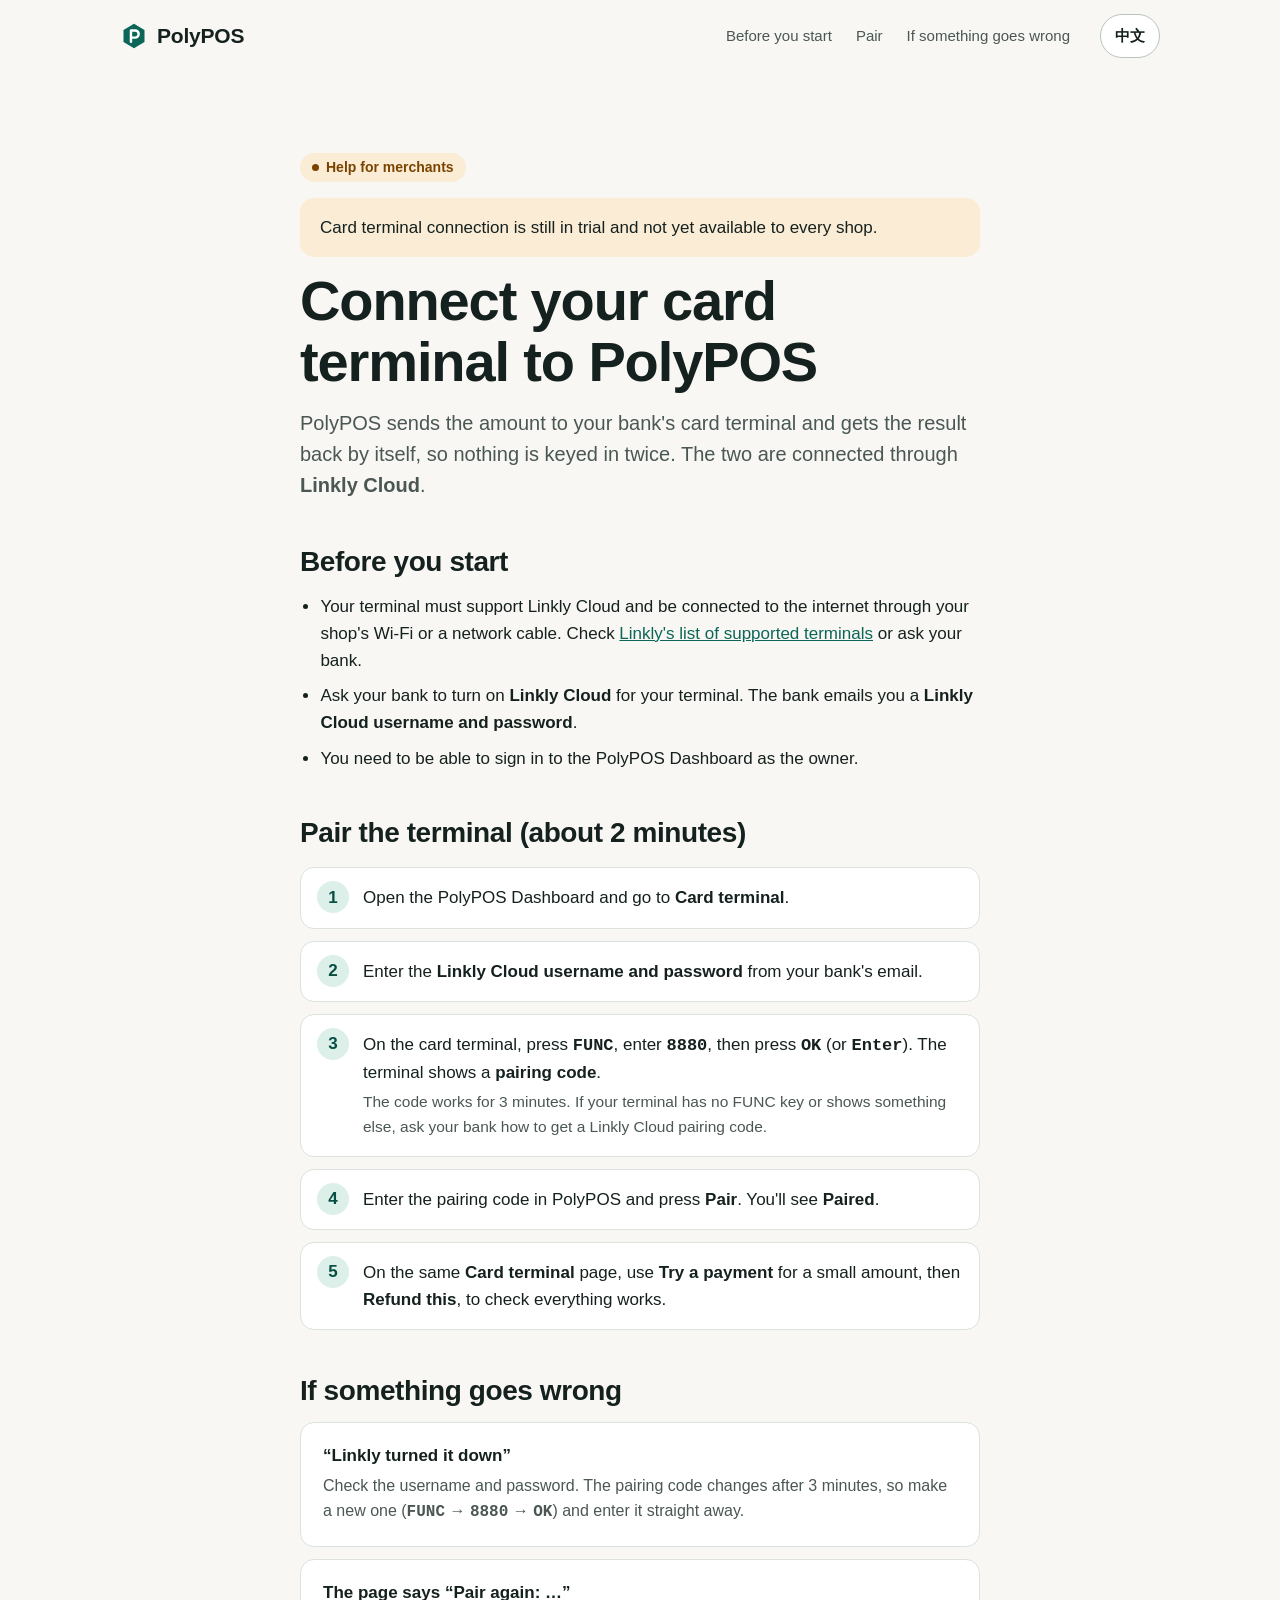
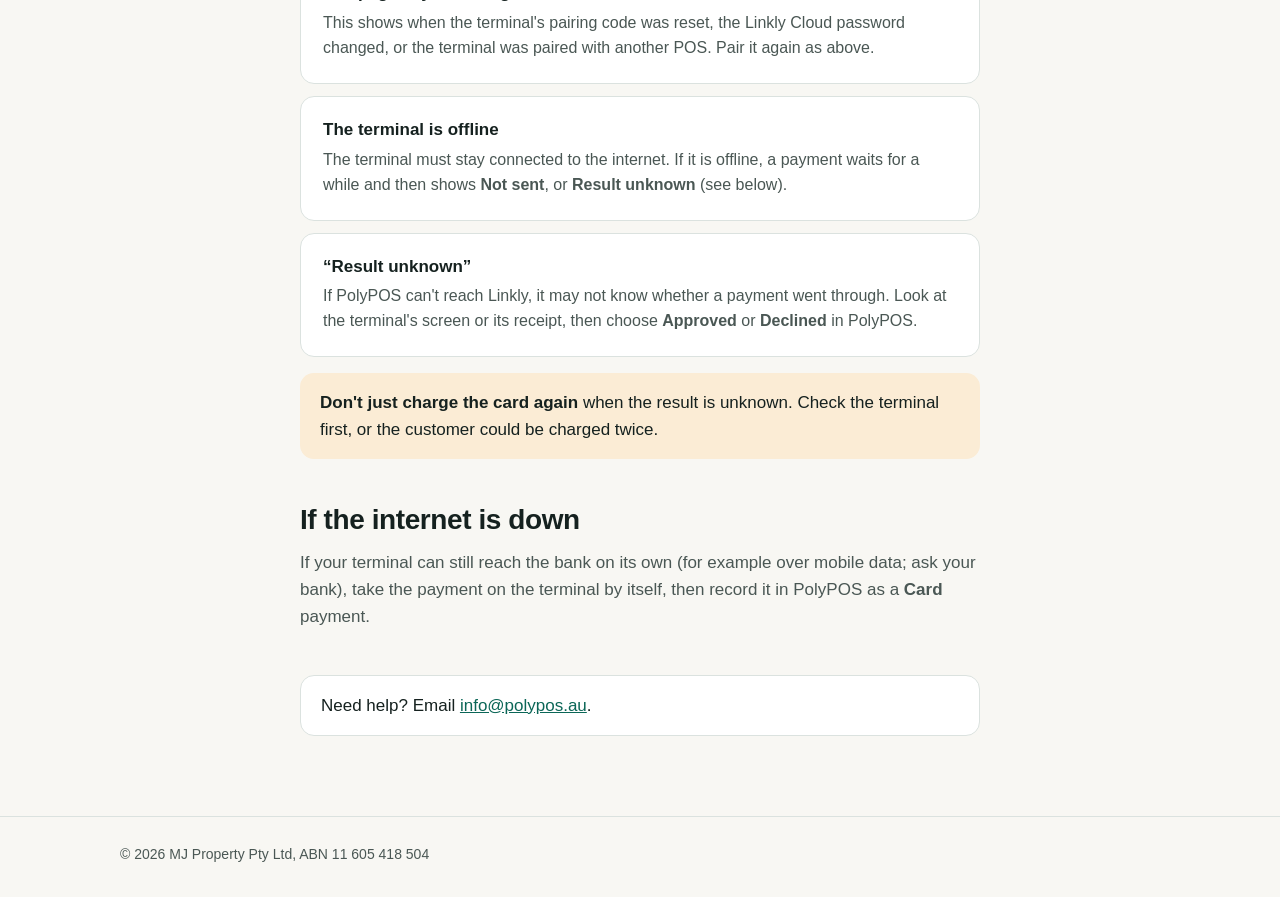
==== card-pairing/index.html @ f5cf3026 "加刷卡机配对说明 / Add card terminal pairing guide (/card-pairing/, /zh/card-pairing/)" ====
<!doctype html>
<html lang="en-AU">
<head>
<meta charset="utf-8">
<meta name="viewport" content="width=device-width, initial-scale=1">
<title>Connect your card terminal | PolyPOS</title>
<meta name="description" content="How to pair your bank's card terminal with PolyPOS through Linkly Cloud, and what to do if pairing or a payment goes wrong.">
<link rel="canonical" href="https://polypos.au/card-pairing/">
<link rel="alternate" hreflang="en-AU" href="https://polypos.au/card-pairing/">
<link rel="alternate" hreflang="zh-Hans" href="https://polypos.au/zh/card-pairing/">
<link rel="alternate" hreflang="x-default" href="https://polypos.au/card-pairing/">
<link rel="icon" href="../favicon.svg" type="image/svg+xml">
<link rel="stylesheet" href="../assets/site.css">
<style>
  .guide { max-width: 760px; }
  .guide h1 { margin-top: 14px; }
  .guide .lead { margin-top: 16px; }
  .guide h2 { margin-top: 44px; font-size: clamp(23px, 2.6vw, 28px); }
  .guide ul { margin: 14px 0 0; padding-left: 1.2em; }
  .guide ul li + li { margin-top: 8px; }
  .howto { margin: 18px 0 0; padding: 0; list-style: none; counter-reset: n; }
  .howto li { position: relative; margin-top: 12px; padding: 16px 18px 16px 62px; background: var(--paper); border: 1px solid var(--line); border-radius: var(--radius); counter-increment: n; }
  .howto li::before { content: counter(n); position: absolute; left: 16px; top: 13px; display: flex; align-items: center; justify-content: center; width: 32px; height: 32px; border-radius: 50%; background: var(--accent-soft); color: var(--accent-dark); font-weight: 700; }
  .howto small { display: block; margin-top: 4px; color: var(--ink-2); font-size: 15.5px; }
  .keys { font-family: var(--mono); font-weight: 650; white-space: nowrap; }
  .fix { margin-top: 14px; }
  .fix .card + .card { margin-top: 12px; }
  .fix h3 { font-size: 17px; }
  .warn { margin-top: 16px; padding: 16px 20px; background: var(--now-soft); border-radius: var(--radius); color: var(--ink); }
  .guide .contact-line { margin-top: 44px; }
</style>
</head>
<body>
<a class="skip" href="#main">Skip to content</a>

<header class="top wrap">
  <a class="brand" href="../">
    <svg viewBox="0 0 24 24" aria-hidden="true"><path d="M12 1.6l9 5.2v10.4l-9 5.2-9-5.2V6.8z" fill="#0b6657"/><path d="M9.4 17V7.2h3.5a3.1 3.1 0 0 1 0 6.2H9.4" fill="none" stroke="#fff" stroke-width="2.1" stroke-linecap="round" stroke-linejoin="round"/></svg>
    PolyPOS
  </a>
  <nav class="nav" aria-label="Sections of this page">
    <a href="#before">Before you start</a>
    <a href="#pair">Pair</a>
    <a href="#problems">If something goes wrong</a>
  </nav>
  <a class="lang" href="../zh/card-pairing/" lang="zh-Hans" hreflang="zh-Hans">中文</a>
</header>

<main id="main" class="section">
  <div class="wrap guide">
    <p class="chip">Help for merchants</p>
    <p class="warn">Card terminal connection is still in trial and not yet available to every shop.</p>
    <h1>Connect your card terminal to PolyPOS</h1>
    <p class="lead">PolyPOS sends the amount to your bank's card terminal and gets the result back by itself, so nothing is keyed in twice. The two are connected through <strong>Linkly Cloud</strong>.</p>

    <h2 id="before">Before you start</h2>
    <ul>
      <li>Your terminal must support Linkly Cloud and be connected to the internet through your shop's Wi-Fi or a network cable. Check <a href="https://www.linkly.com.au/help-centre/bank-terminal-support.html" rel="noopener">Linkly's list of supported terminals</a> or ask your bank.</li>
      <li>Ask your bank to turn on <strong>Linkly Cloud</strong> for your terminal. The bank emails you a <strong>Linkly Cloud username and password</strong>.</li>
      <li>You need to be able to sign in to the PolyPOS Dashboard as the owner.</li>
    </ul>

    <h2 id="pair">Pair the terminal (about 2 minutes)</h2>
    <ol class="howto">
      <li>Open the PolyPOS Dashboard and go to <strong>Card terminal</strong>.</li>
      <li>Enter the <strong>Linkly Cloud username and password</strong> from your bank's email.</li>
      <li>On the card terminal, press <span class="keys">FUNC</span>, enter <span class="keys">8880</span>, then press <span class="keys">OK</span> (or <span class="keys">Enter</span>). The terminal shows a <strong>pairing code</strong>.
        <small>The code works for 3 minutes. If your terminal has no FUNC key or shows something else, ask your bank how to get a Linkly Cloud pairing code.</small></li>
      <li>Enter the pairing code in PolyPOS and press <strong>Pair</strong>. You'll see <strong>Paired</strong>.</li>
      <li>On the same <strong>Card terminal</strong> page, use <strong>Try a payment</strong> for a small amount, then <strong>Refund this</strong>, to check everything works.</li>
    </ol>

    <h2 id="problems">If something goes wrong</h2>
    <div class="fix">
      <article class="card">
        <h3>“Linkly turned it down”</h3>
        <p>Check the username and password. The pairing code changes after 3 minutes, so make a new one (<span class="keys">FUNC</span> → <span class="keys">8880</span> → <span class="keys">OK</span>) and enter it straight away.</p>
      </article>
      <article class="card">
        <h3>The page says “Pair again: …”</h3>
        <p>This shows when the terminal's pairing code was reset, the Linkly Cloud password changed, or the terminal was paired with another POS. Pair it again as above.</p>
      </article>
      <article class="card">
        <h3>The terminal is offline</h3>
        <p>The terminal must stay connected to the internet. If it is offline, a payment waits for a while and then shows <strong>Not sent</strong>, or <strong>Result unknown</strong> (see below).</p>
      </article>
      <article class="card">
        <h3>“Result unknown”</h3>
        <p>If PolyPOS can't reach Linkly, it may not know whether a payment went through. Look at the terminal's screen or its receipt, then choose <strong>Approved</strong> or <strong>Declined</strong> in PolyPOS.</p>
      </article>
    </div>
    <p class="warn"><strong>Don't just charge the card again</strong> when the result is unknown. Check the terminal first, or the customer could be charged twice.</p>

    <h2 id="offline">If the internet is down</h2>
    <p class="intro">If your terminal can still reach the bank on its own (for example over mobile data; ask your bank), take the payment on the terminal by itself, then record it in PolyPOS as a <strong>Card</strong> payment.</p>

    <p class="note contact-line">Need help? Email <a href="mailto:info@polypos.au">info@polypos.au</a>.</p>
  </div>
</main>

<footer class="foot">
  <div class="wrap">
    <p>© 2026 MJ Property Pty Ltd, ABN 11 605 418 504</p>
  </div>
</footer>
</body>
</html>
---- assets/site.css ----
:root {
  color-scheme: light;
  --ink: #15211f;
  --ink-2: #4a5754;
  --line: #dbe2df;
  --line-strong: #b9c4c0;
  --paper: #ffffff;
  --bg: #f8f7f3;
  --band: #edf2ef;
  --accent: #0b6657;
  --accent-dark: #084f43;
  --accent-soft: #dcefe9;
  --now: #7a4300;
  --now-soft: #fbecd5;
  --later: #5a6663;
  --later-soft: #e6ebe8;
  --radius: 14px;
  --max: 1120px;
  --gutter: clamp(16px, 4vw, 40px);
  --sans: -apple-system, BlinkMacSystemFont, "Segoe UI", "PingFang SC", "Microsoft YaHei", "Noto Sans SC", Roboto, Helvetica, Arial, sans-serif;
  --mono: ui-monospace, "SF Mono", Menlo, Consolas, "PingFang SC", "Microsoft YaHei", "Noto Sans SC", monospace;
}

*, *::before, *::after { box-sizing: border-box; }

html {
  -webkit-text-size-adjust: 100%;
  scroll-behavior: smooth;
  scroll-padding-top: 16px;
}

@media (prefers-reduced-motion: reduce) {
  html { scroll-behavior: auto; }
}

body {
  margin: 0;
  background: var(--bg);
  color: var(--ink);
  font-family: var(--sans);
  font-size: 17px;
  line-height: 1.6;
}

:lang(zh) { line-height: 1.75; }

h1, h2, h3, p, ol, dl, dd, figure { margin: 0; padding: 0; }

a { color: var(--accent); }
a:hover { color: var(--accent-dark); }

a:focus-visible {
  outline: 3px solid var(--accent);
  outline-offset: 2px;
  border-radius: 4px;
}

.wrap {
  width: 100%;
  max-width: var(--max);
  margin-inline: auto;
  padding-inline: var(--gutter);
}

.skip {
  position: absolute;
  left: 16px;
  top: -60px;
  padding: 10px 16px;
  background: var(--ink);
  color: #fff;
  border-radius: 8px;
  z-index: 10;
}

.skip:focus { top: 12px; color: #fff; }

.icon {
  display: block;
  width: 26px;
  height: 26px;
  fill: none;
  stroke: currentColor;
  stroke-width: 1.8;
  stroke-linecap: round;
  stroke-linejoin: round;
  flex: none;
}

/* Top bar */
.top {
  display: flex;
  align-items: center;
  flex-wrap: wrap;
  gap: 4px 20px;
  padding-block: 14px;
}

.brand {
  display: inline-flex;
  align-items: center;
  gap: 9px;
  min-height: 44px;
  color: var(--ink);
  font-size: 21px;
  font-weight: 700;
  letter-spacing: -.01em;
  text-decoration: none;
}

.brand svg { width: 28px; height: 28px; }

.nav {
  display: flex;
  flex-wrap: wrap;
  gap: 0 4px;
  margin-left: auto;
}

.nav a {
  display: inline-flex;
  align-items: center;
  min-height: 44px;
  padding-inline: 10px;
  color: var(--ink-2);
  font-size: 15px;
  text-decoration: none;
}

.nav a:hover { color: var(--ink); text-decoration: underline; }

.lang {
  display: inline-flex;
  align-items: center;
  justify-content: center;
  min-height: 44px;
  min-width: 44px;
  padding-inline: 14px;
  background: var(--paper);
  border: 1px solid var(--line-strong);
  border-radius: 999px;
  color: var(--ink);
  font-size: 15px;
  font-weight: 600;
  text-decoration: none;
}

.lang:hover { border-color: var(--accent); color: var(--accent-dark); }

@media (max-width: 760px) {
  .brand { margin-right: auto; }
  .nav {
    order: 3;
    width: calc(100% + 16px);
    margin: 0 -8px;
  }
  .nav a { padding-inline: 8px; font-size: 14.5px; }
}

/* Hero */
.hero {
  display: grid;
  grid-template-columns: minmax(0, 1.2fr) minmax(0, .8fr);
  gap: clamp(32px, 6vw, 72px);
  align-items: center;
  padding-block: clamp(28px, 6vw, 72px) clamp(44px, 7vw, 88px);
}

@media (max-width: 860px) {
  .hero { grid-template-columns: minmax(0, 1fr); }
}

.chip {
  display: inline-flex;
  align-items: center;
  gap: 7px;
  padding: 4px 12px;
  background: var(--now-soft);
  border-radius: 999px;
  color: var(--now);
  font-size: 14px;
  font-weight: 600;
  line-height: 1.5;
}

.chip::before {
  content: "";
  width: 7px;
  height: 7px;
  background: currentColor;
  border-radius: 50%;
  flex: none;
}

h1 {
  margin-top: 18px;
  font-size: clamp(34px, 5.2vw, 56px);
  font-weight: 750;
  letter-spacing: -.02em;
  line-height: 1.08;
  text-wrap: balance;
}

:lang(zh) h1 {
  font-size: clamp(30px, 4.5vw, 46px);
  font-weight: 700;
  letter-spacing: 0;
  line-height: 1.28;
  word-break: keep-all;
  overflow-wrap: anywhere;
}

.lead {
  margin-top: 20px;
  max-width: 34em;
  color: var(--ink-2);
  font-size: clamp(18px, 1.9vw, 20px);
  line-height: 1.55;
}

:lang(zh) .lead { line-height: 1.75; }

.actions {
  display: flex;
  flex-wrap: wrap;
  gap: 12px;
  margin-top: 28px;
}

.btn {
  display: inline-flex;
  align-items: center;
  justify-content: center;
  min-height: 50px;
  padding-inline: 24px;
  border-radius: 12px;
  font-size: 17px;
  font-weight: 600;
  text-decoration: none;
}

.btn.primary { background: var(--accent); color: #fff; }
.btn.primary:hover { background: var(--accent-dark); color: #fff; }
.btn.ghost { background: var(--paper); border: 1px solid var(--line-strong); color: var(--ink); }
.btn.ghost:hover { border-color: var(--accent); color: var(--accent-dark); }

.owner {
  margin-top: 22px;
  color: var(--ink-2);
  font-size: 15px;
}

.owner strong { color: var(--ink); font-weight: 600; }
.nb { white-space: nowrap; }

/* Sample receipt */
.sample {
  width: 100%;
  max-width: 340px;
  margin-inline: auto;
}

.paper { filter: drop-shadow(0 14px 22px rgba(21, 33, 31, .15)); }

.receipt {
  position: relative;
  padding: 26px 22px 34px;
  background: #fff;
  color: #1c1c1c;
  font-family: var(--mono);
  font-size: 13.5px;
  line-height: 1.5;
  -webkit-mask: conic-gradient(from -45deg at bottom, #0000, #000 1deg 89deg, #0000 90deg) 50% / 16px 100%;
  mask: conic-gradient(from -45deg at bottom, #0000, #000 1deg 89deg, #0000 90deg) 50% / 16px 100%;
}

.stamp {
  position: absolute;
  top: 12px;
  right: 12px;
  padding: 1px 7px;
  background: var(--now-soft);
  border-radius: 5px;
  color: var(--now);
  font-family: var(--sans);
  font-size: 12px;
  font-weight: 700;
  letter-spacing: .04em;
}

.receipt .c { text-align: center; }
.receipt .venue { font-size: 15px; font-weight: 700; }
.receipt .title { margin-top: 10px; font-size: 16px; font-weight: 700; letter-spacing: .04em; }

.receipt .r {
  display: flex;
  justify-content: space-between;
  gap: 14px;
}

.receipt .r span:last-child { flex: none; }
.receipt .item span:first-child { padding-left: 4ch; text-indent: -4ch; }
.receipt .sub { padding-left: 4ch; color: #505050; }
.receipt .big { font-size: 16px; font-weight: 700; }

.receipt hr {
  height: 0;
  margin: 9px 0;
  border: 0;
  border-top: 1px dashed #9a9a9a;
}

.sample figcaption {
  margin-top: 14px;
  color: var(--ink-2);
  font-size: 13.5px;
  line-height: 1.5;
  text-align: center;
}

:lang(zh) .sample figcaption { line-height: 1.65; }

/* Sections */
.section { padding-block: clamp(44px, 7vw, 80px); }
.band { background: var(--band); }

h2 {
  font-size: clamp(27px, 3.4vw, 36px);
  font-weight: 700;
  letter-spacing: -.015em;
  line-height: 1.2;
}

:lang(zh) h2 { letter-spacing: 0; line-height: 1.35; }

.intro {
  margin-top: 12px;
  max-width: 42em;
  color: var(--ink-2);
}

h3 {
  font-size: 18px;
  font-weight: 650;
  line-height: 1.35;
}

/* Feature cards */
.grid {
  display: grid;
  grid-template-columns: repeat(3, minmax(0, 1fr));
  gap: 16px;
  margin-top: 30px;
}

@media (max-width: 960px) {
  .grid { grid-template-columns: repeat(2, minmax(0, 1fr)); }
}

@media (max-width: 620px) {
  .grid { grid-template-columns: minmax(0, 1fr); }
}

.card {
  padding: 22px;
  background: var(--paper);
  border: 1px solid var(--line);
  border-radius: var(--radius);
}

.card .icon { margin-bottom: 12px; color: var(--accent); }

.card p {
  margin-top: 6px;
  color: var(--ink-2);
  font-size: 16px;
  line-height: 1.55;
}

:lang(zh) .card p { line-height: 1.7; }

/* Two wider cards */
.pair {
  display: grid;
  grid-template-columns: repeat(2, minmax(0, 1fr));
  gap: 16px;
}

@media (max-width: 760px) {
  .pair { grid-template-columns: minmax(0, 1fr); }
}

.pair .card { padding: clamp(22px, 3vw, 32px); }
.pair h2 { font-size: clamp(23px, 2.6vw, 28px); }
.card .chip { margin: 0 0 12px; color: var(--now); font-size: 14px; line-height: 1.5; }
.pair .card p:not(.chip) { margin-top: 10px; font-size: 17px; }

.tiles {
  display: grid;
  grid-template-columns: repeat(2, minmax(0, 1fr));
  gap: 10px;
  margin-top: 20px;
}

.tile {
  padding: 12px 14px;
  background: var(--bg);
  border: 1px solid var(--line);
  border-radius: 10px;
  line-height: 1.35;
}

.tile b { display: block; font-size: 15.5px; font-weight: 600; }
.tile span { display: block; margin-top: 3px; color: var(--ink-2); font-size: 14px; }

/* Rules */
.rules {
  display: grid;
  grid-template-columns: repeat(2, minmax(0, 1fr));
  gap: 0 clamp(24px, 4vw, 48px);
  margin-top: 26px;
}

@media (max-width: 720px) {
  .rules { grid-template-columns: minmax(0, 1fr); }
}

.rule {
  padding-block: 18px;
  border-top: 1px solid var(--line-strong);
}

.rule p { margin-top: 5px; color: var(--ink-2); font-size: 16px; }

/* Progress */
.steps {
  margin-top: 30px;
  list-style: none;
}

.step {
  position: relative;
  display: grid;
  grid-template-columns: 40px minmax(0, 1fr);
  gap: 16px;
  padding-bottom: 26px;
}

.step:last-child { padding-bottom: 0; }

.step::before {
  content: "";
  position: absolute;
  left: 19px;
  top: 44px;
  bottom: 4px;
  border-left: 2px solid var(--line);
}

.step:last-child::before { display: none; }

.mark {
  display: flex;
  align-items: center;
  justify-content: center;
  width: 40px;
  height: 40px;
  border-radius: 50%;
}

.mark .icon { width: 22px; height: 22px; stroke-width: 2.2; }

.state {
  display: inline-block;
  padding: 1px 9px;
  border-radius: 6px;
  font-size: 13px;
  font-weight: 700;
}

.step p { margin-top: 3px; color: var(--ink-2); font-size: 16px; max-width: 42em; }
.step h3 { margin-top: 6px; }
.is-done .mark, .is-done .state { background: var(--accent-soft); color: var(--accent-dark); }
.is-now .mark, .is-now .state { background: var(--now-soft); color: var(--now); }
.is-next .mark, .is-next .state, .is-later .mark, .is-later .state { background: var(--later-soft); color: var(--later); }

.note {
  margin-top: 30px;
  padding: 16px 20px;
  background: var(--paper);
  border: 1px solid var(--line);
  border-radius: var(--radius);
}

/* About and contact */
.about {
  display: grid;
  grid-template-columns: minmax(0, 1.2fr) minmax(0, .8fr);
  gap: clamp(32px, 5vw, 64px);
  align-items: start;
}

@media (max-width: 820px) {
  .about { grid-template-columns: minmax(0, 1fr); }
}

.about .intro { margin-top: 12px; }

.facts { margin-top: 22px; }

.facts div {
  display: grid;
  grid-template-columns: 6em minmax(0, 1fr);
  gap: 12px;
  padding-block: 11px;
  border-top: 1px solid var(--line-strong);
}

.facts dt { color: var(--ink-2); font-size: 15.5px; }
.facts dd { font-weight: 550; overflow-wrap: anywhere; }

.check {
  display: inline-block;
  padding-block: 10px;
  margin-block: -10px;
  font-size: 15px;
  font-weight: 400;
}

.contact {
  padding: clamp(22px, 3vw, 32px);
  background: var(--paper);
  border: 1px solid var(--line);
  border-radius: var(--radius);
}

.contact p:not(.mail) { margin-top: 10px; color: var(--ink-2); }
.contact .mail { margin-top: 18px; }
.contact .btn { width: 100%; overflow-wrap: anywhere; }

/* Footer */
.foot {
  padding-block: 26px 34px;
  border-top: 1px solid var(--line);
  color: var(--ink-2);
  font-size: 14px;
}

.foot p + p { margin-top: 4px; }
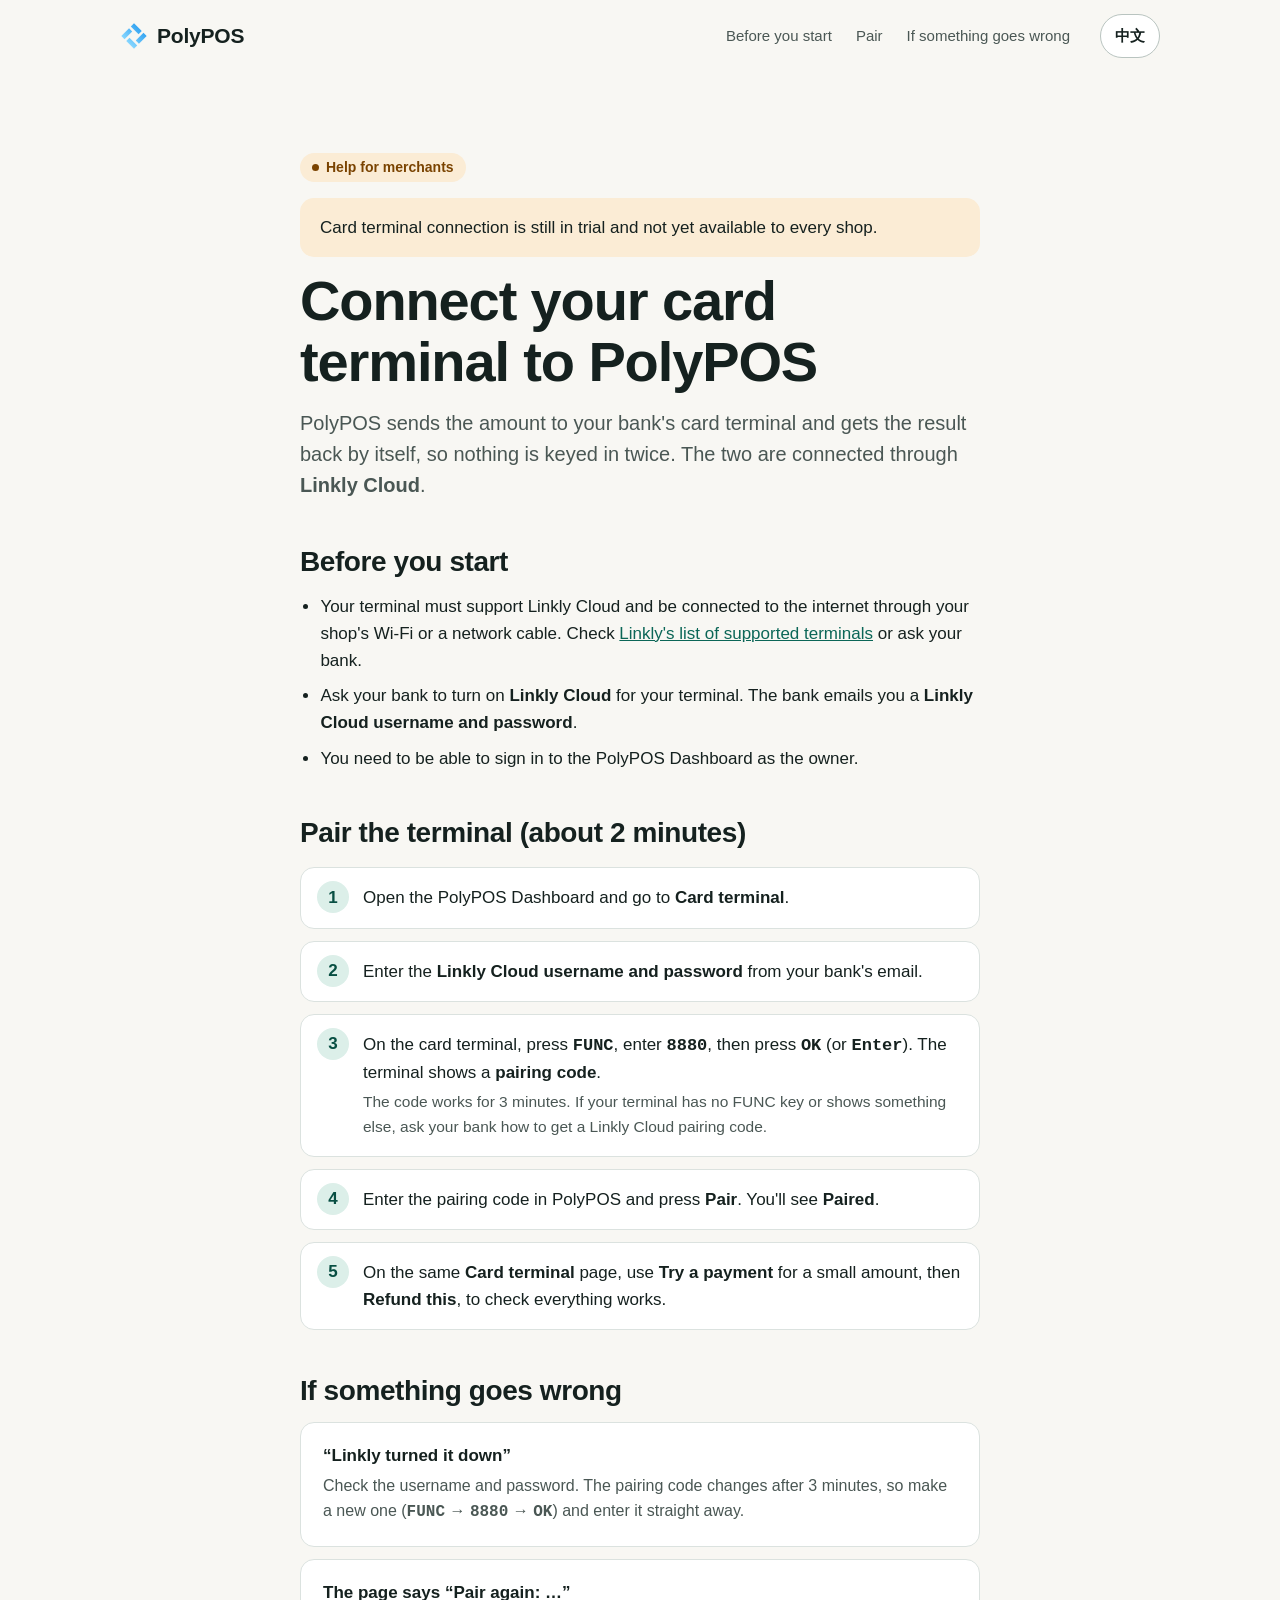
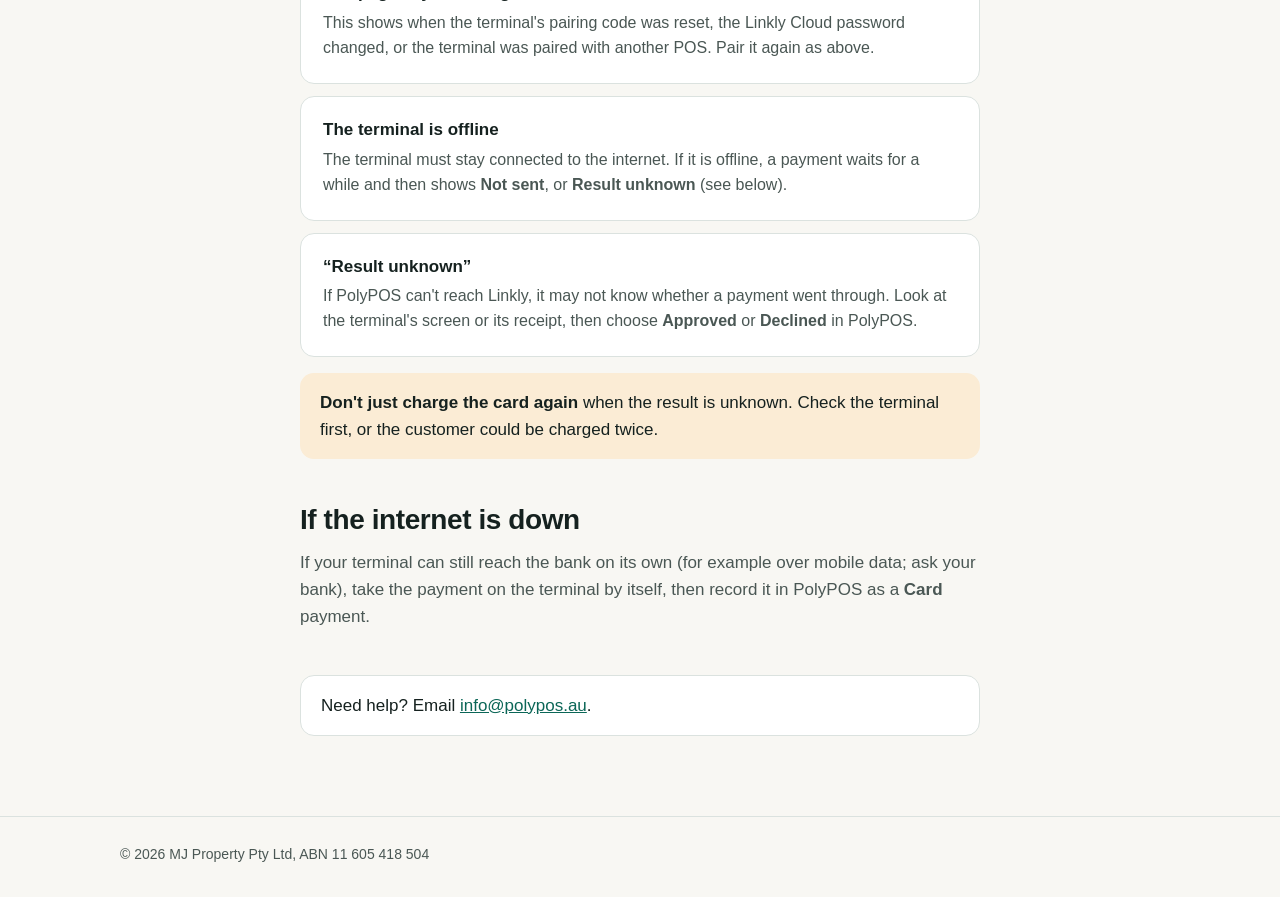
==== commit cf977eec: "网站 Logo 换成风车 / Site logo: pinwheel" ====
--- a/card-pairing/index.html
+++ b/card-pairing/index.html
@@ -35,7 +35,7 @@
 
 <header class="top wrap">
   <a class="brand" href="../">
-    <svg viewBox="0 0 24 24" aria-hidden="true"><path d="M12 1.6l9 5.2v10.4l-9 5.2-9-5.2V6.8z" fill="#0b6657"/><path d="M9.4 17V7.2h3.5a3.1 3.1 0 0 1 0 6.2H9.4" fill="none" stroke="#fff" stroke-width="2.1" stroke-linecap="round" stroke-linejoin="round"/></svg>
+    <svg viewBox="0 0 100 100" aria-hidden="true"><defs><linearGradient id="pp-mark" gradientUnits="userSpaceOnUse" x1="0" y1="32" x2="0" y2="-32"><stop offset="0" stop-color="#86D6FF"/><stop offset="1" stop-color="#36A5F2"/></linearGradient></defs><g transform="translate(50 50) rotate(45)" fill="url(#pp-mark)"><rect x="-32" y="-32" width="39" height="16"/><rect x="16" y="-32" width="16" height="39"/><rect x="-7" y="16" width="39" height="16"/><rect x="-32" y="-7" width="16" height="39"/></g></svg>
     PolyPOS
   </a>
   <nav class="nav" aria-label="Sections of this page">
